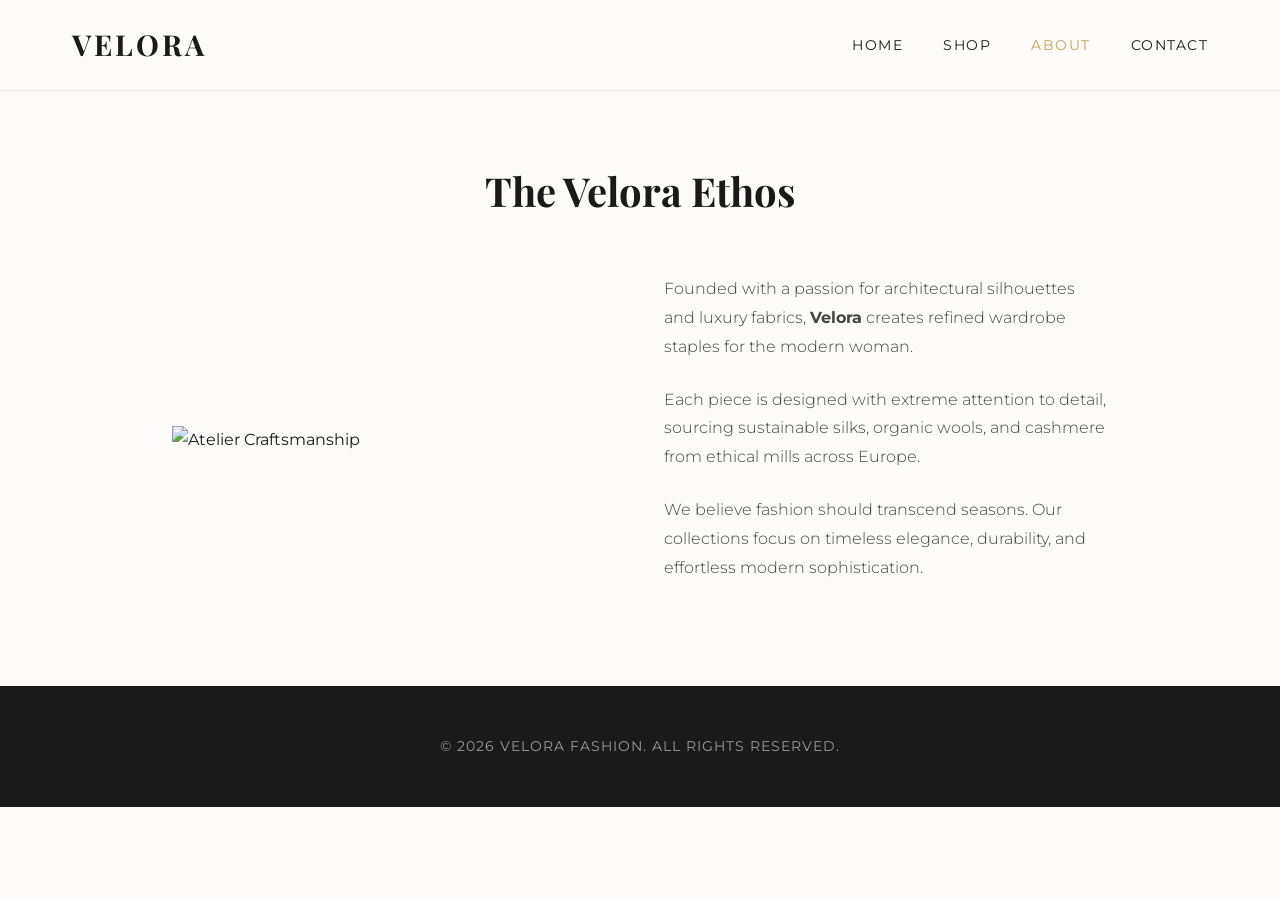
==== about.html @ 515840e8 "Create about.html" ====
<!DOCTYPE html>
<html lang="en">
<head>
  <meta charset="UTF-8">
  <meta name="viewport" content="width=device-width, initial-scale=1.0">
  <title>About Us | Velora Fashion</title>
  <style>
    :root {
      --bg-color: #fcfbf9;
      --primary-color: #1a1a1a;
      --accent-color: #c5a059;
      --font-heading: 'Playfair Display', Georgia, serif;
      --font-body: 'Montserrat', sans-serif;
    }

    * {
      box-sizing: border-box;
      margin: 0;
      padding: 0;
    }

    body {
      background-color: var(--bg-color);
      color: var(--primary-color);
      font-family: var(--font-body);
      line-height: 1.8;
    }

    /* Header */
    header {
      position: sticky;
      top: 0;
      background: rgba(252, 251, 249, 0.95);
      backdrop-filter: blur(5px);
      z-index: 1000;
      border-bottom: 1px solid #eaeaea;
    }

    .nav-container {
      max-width: 1200px;
      margin: 0 auto;
      display: flex;
      justify-content: space-between;
      align-items: center;
      padding: 1.2rem 2rem;
    }

    .brand-logo {
      font-family: var(--font-heading);
      font-size: 1.8rem;
      letter-spacing: 3px;
      text-transform: uppercase;
      text-decoration: none;
      color: var(--primary-color);
      font-weight: 700;
    }

    .nav-links {
      display: flex;
      list-style: none;
      gap: 2.5rem;
    }

    .nav-links a {
      text-decoration: none;
      color: var(--primary-color);
      font-size: 0.9rem;
      text-transform: uppercase;
      letter-spacing: 1.5px;
    }

    .nav-links a:hover, .nav-links a.active {
      color: var(--accent-color);
    }

    /* About Section */
    .about-container {
      max-width: 1000px;
      margin: 4rem auto;
      padding: 0 2rem;
    }

    .about-title {
      font-family: var(--font-heading);
      font-size: 2.5rem;
      text-align: center;
      margin-bottom: 3rem;
    }

    .about-content {
      display: grid;
      grid-template-columns: 1fr 1fr;
      gap: 3rem;
      align-items: center;
    }

    .about-text p {
      margin-bottom: 1.5rem;
      color: #444;
      font-weight: 300;
    }

    .about-image img {
      width: 100%;
      height: 100%;
      object-fit: cover;
    }

    /* Footer */
    footer {
      background-color: var(--primary-color);
      color: #ffffff;
      text-align: center;
      padding: 3rem 1rem;
      margin-top: 5rem;
    }

    footer p {
      font-size: 0.85rem;
      color: #999999;
      letter-spacing: 1px;
    }

    @media (max-width: 768px) {
      .about-content {
        grid-template-columns: 1fr;
      }
    }
  </style>
  <link href="https://fonts.googleapis.com/css2?family=Montserrat:wght@300;400;500&family=Playfair+Display:wght@400;600;700&display=swap" rel="stylesheet">
</head>
<body>

  <header>
    <div class="nav-container">
      <a href="index.html" class="brand-logo">Velora</a>
      <nav>
        <ul class="nav-links">
          <li><a href="index.html">Home</a></li>
          <li><a href="shop.html">Shop</a></li>
          <li><a href="about.html" class="active">About</a></li>
          <li><a href="contact.html">Contact</a></li>
        </ul>
      </nav>
    </div>
  </header>

  <main class="about-container">
    <h1 class="about-title">The Velora Ethos</h1>
    <div class="about-content">
      <div class="about-image">
        <img src="https://images.unsplash.com/photo-1441986300917-64674bd600d8?q=80&w=800" alt="Atelier Craftsmanship">
      </div>
      <div class="about-text">
        <p>Founded with a passion for architectural silhouettes and luxury fabrics, <strong>Velora</strong> creates refined wardrobe staples for the modern woman.</p>
        <p>Each piece is designed with extreme attention to detail, sourcing sustainable silks, organic wools, and cashmere from ethical mills across Europe.</p>
        <p>We believe fashion should transcend seasons. Our collections focus on timeless elegance, durability, and effortless modern sophistication.</p>
      </div>
    </div>
  </main>

  <footer>
    <p>&copy; <span id="year"></span> VELORA FASHION. ALL RIGHTS RESERVED.</p>
  </footer>

  <script>
    document.addEventListener('DOMContentLoaded', () => {
      document.getElementById('year').textContent = new Date().getFullYear();
    });
  </script>
</body>
</html>
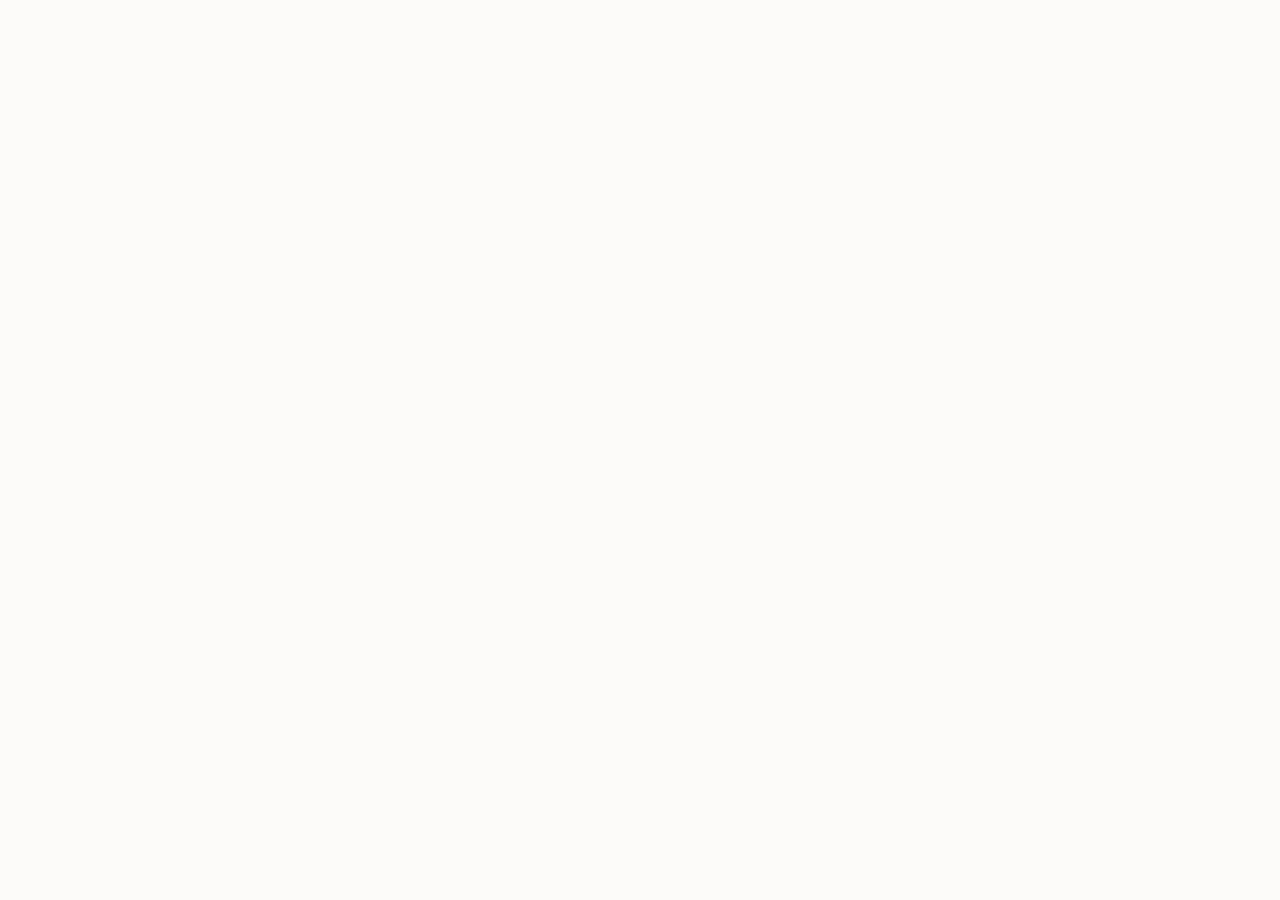
==== commit 927d8ae0: "Update about.html" ====
--- a/about.html
+++ b/about.html
@@ -26,12 +26,12 @@
       line-height: 1.8;
     }
 
-    /* Header */
+    /* Header & Aligned Navigation */
     header {
       position: sticky;
       top: 0;
-      background: rgba(252, 251, 249, 0.95);
-      backdrop-filter: blur(5px);
+      background: rgba(252, 251, 249, 0.98);
+      backdrop-filter: blur(8px);
       z-index: 1000;
       border-bottom: 1px solid #eaeaea;
     }
@@ -42,31 +42,55 @@
       display: flex;
       justify-content: space-between;
       align-items: center;
-      padding: 1.2rem 2rem;
+      padding: 0.8rem 2rem;
+      height: 80px;
     }
 
     .brand-logo {
+      display: inline-flex;
+      align-items: center;
+      gap: 0.75rem;
+      text-decoration: none;
+      color: var(--primary-color);
+      height: 100%;
+    }
+
+    .brand-logo img {
+      height: 52px;
+      width: auto;
+      object-fit: contain;
+      border-radius: 50%;
+      transition: transform 0.3s ease;
+    }
+
+    .brand-logo:hover img {
+      transform: scale(1.05);
+    }
+
+    .brand-logo .brand-text {
       font-family: var(--font-heading);
-      font-size: 1.8rem;
+      font-size: 1.5rem;
       letter-spacing: 3px;
       text-transform: uppercase;
-      text-decoration: none;
-      color: var(--primary-color);
       font-weight: 700;
+      line-height: 1;
     }
 
     .nav-links {
       display: flex;
       list-style: none;
       gap: 2.5rem;
+      align-items: center;
+      height: 100%;
     }
 
     .nav-links a {
       text-decoration: none;
       color: var(--primary-color);
-      font-size: 0.9rem;
+      font-size: 0.85rem;
       text-transform: uppercase;
       letter-spacing: 1.5px;
+      font-weight: 500;
     }
 
     .nav-links a:hover, .nav-links a.active {
@@ -122,51 +146,24 @@
     }
 
     @media (max-width: 768px) {
+      .nav-container {
+        padding: 0.8rem 1rem;
+      }
+      .brand-logo img {
+        height: 42px;
+      }
+      .brand-logo .brand-text {
+        font-size: 1.2rem;
+      }
+      .nav-links {
+        gap: 1.2rem;
+      }
+      .nav-links a {
+        font-size: 0.75rem;
+      }
       .about-content {
         grid-template-columns: 1fr;
       }
     }
   </style>
-  <link href="https://fonts.googleapis.com/css2?family=Montserrat:wght@300;400;500&family=Playfair+Display:wght@400;600;700&display=swap" rel="stylesheet">
-</head>
-<body>
-
-  <header>
-    <div class="nav-container">
-      <a href="index.html" class="brand-logo">Velora</a>
-      <nav>
-        <ul class="nav-links">
-          <li><a href="index.html">Home</a></li>
-          <li><a href="shop.html">Shop</a></li>
-          <li><a href="about.html" class="active">About</a></li>
-          <li><a href="contact.html">Contact</a></li>
-        </ul>
-      </nav>
-    </div>
-  </header>
-
-  <main class="about-container">
-    <h1 class="about-title">The Velora Ethos</h1>
-    <div class="about-content">
-      <div class="about-image">
-        <img src="https://images.unsplash.com/photo-1441986300917-64674bd600d8?q=80&w=800" alt="Atelier Craftsmanship">
-      </div>
-      <div class="about-text">
-        <p>Founded with a passion for architectural silhouettes and luxury fabrics, <strong>Velora</strong> creates refined wardrobe staples for the modern woman.</p>
-        <p>Each piece is designed with extreme attention to detail, sourcing sustainable silks, organic wools, and cashmere from ethical mills across Europe.</p>
-        <p>We believe fashion should transcend seasons. Our collections focus on timeless elegance, durability, and effortless modern sophistication.</p>
-      </div>
-    </div>
-  </main>
-
-  <footer>
-    <p>&copy; <span id="year"></span> VELORA FASHION. ALL RIGHTS RESERVED.</p>
-  </footer>
-
-  <script>
-    document.addEventListener('DOMContentLoaded', () => {
-      document.getElementById('year').textContent = new Date().getFullYear();
-    });
-  </script>
-</body>
-</html>
+  <link href="
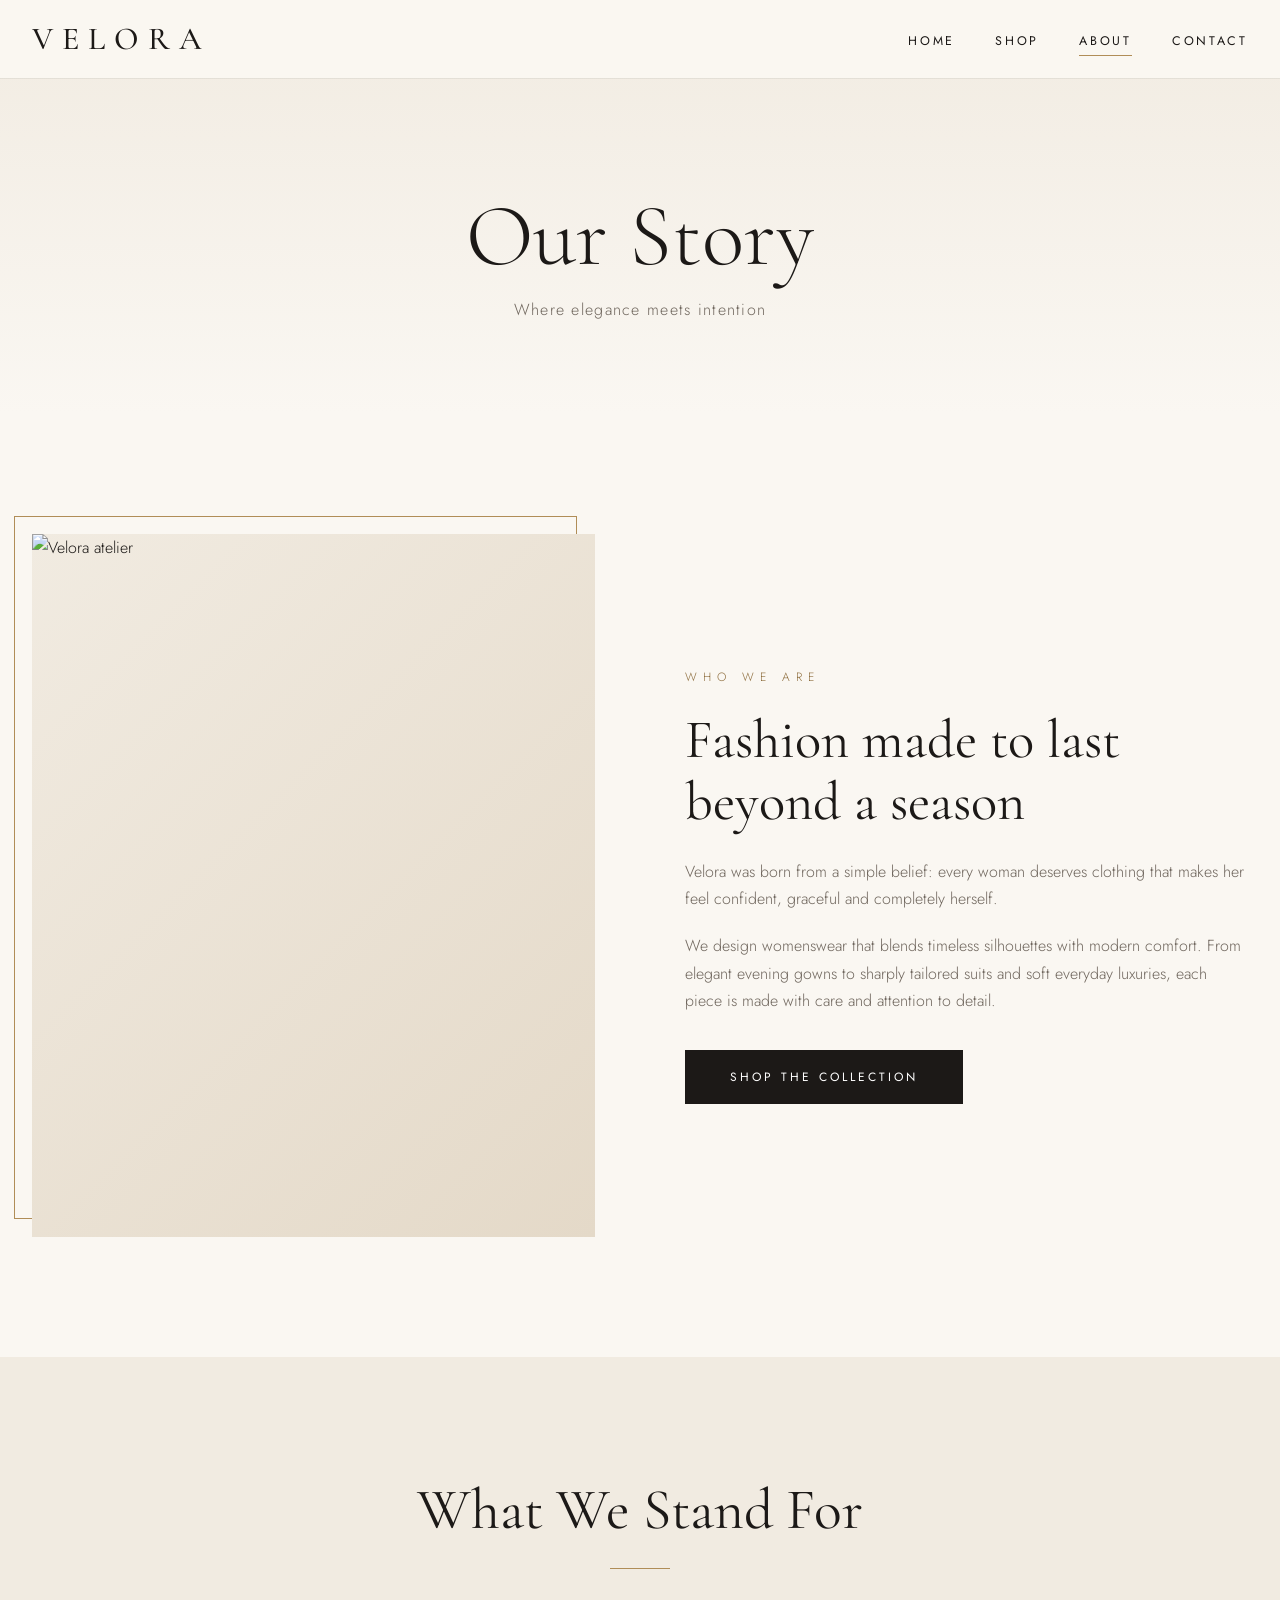
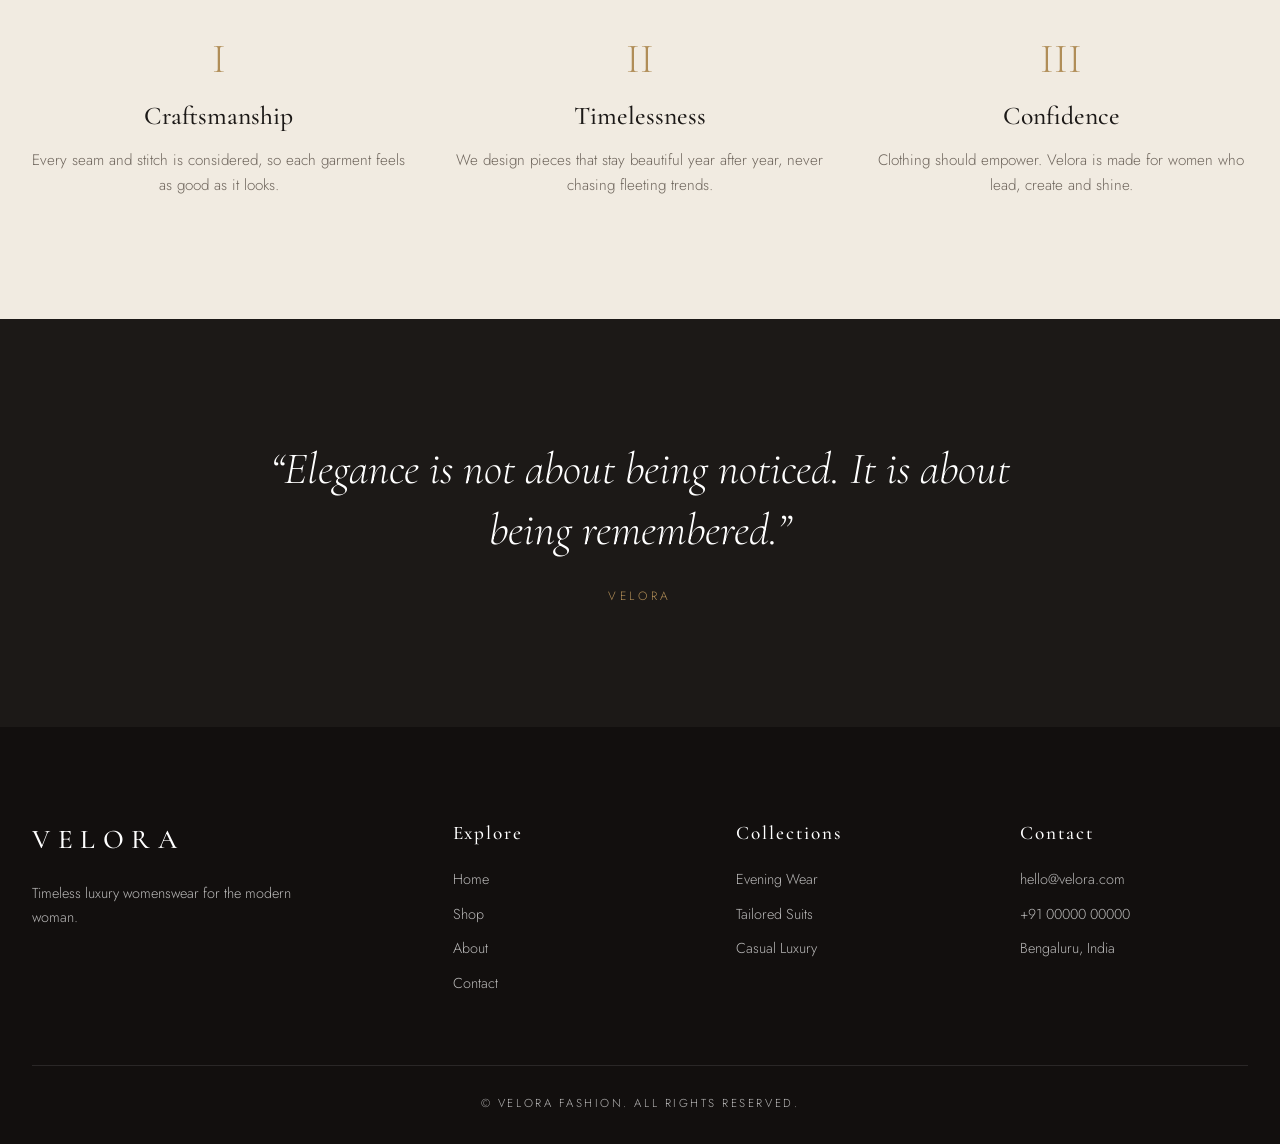
==== commit ae47d789: "Update about.html" ====
--- a/about.html
+++ b/about.html
@@ -1,169 +1,76 @@
 <!DOCTYPE html>
 <html lang="en">
 <head>
-  <meta charset="UTF-8">
-  <meta name="viewport" content="width=device-width, initial-scale=1.0">
-  <title>About Us | Velora Fashion</title>
-  <style>
-    :root {
-      --bg-color: #fcfbf9;
-      --primary-color: #1a1a1a;
-      --accent-color: #c5a059;
-      --font-heading: 'Playfair Display', Georgia, serif;
-      --font-body: 'Montserrat', sans-serif;
-    }
+<meta charset="UTF-8">
+<meta name="viewport" content="width=device-width, initial-scale=1.0">
+<title>About | Velora Fashion</title>
+<meta name="description" content="The story behind Velora Fashion.">
+<link rel="stylesheet" href="style.css">
+</head>
+<body>
 
-    * {
-      box-sizing: border-box;
-      margin: 0;
-      padding: 0;
-    }
+<header class="site-header always-solid">
+  <nav class="nav">
+    <a href="index.html" class="logo"><img src="v2.png" alt="" onerror="this.style.display='none'">Velora</a>
+    <ul class="nav-links">
+      <li><a href="index.html">Home</a></li>
+      <li><a href="shop.html">Shop</a></li>
+      <li><a href="about.html" class="active">About</a></li>
+      <li><a href="contact.html">Contact</a></li>
+    </ul>
+    <button class="menu-btn" aria-label="Menu"><span></span><span></span><span></span></button>
+  </nav>
+</header>
 
-    body {
-      background-color: var(--bg-color);
-      color: var(--primary-color);
-      font-family: var(--font-body);
-      line-height: 1.8;
-    }
+<main>
+  <div class="page-banner">
+    <h1>Our Story</h1>
+    <p>Where elegance meets intention</p>
+  </div>
 
-    /* Header & Aligned Navigation */
-    header {
-      position: sticky;
-      top: 0;
-      background: rgba(252, 251, 249, 0.98);
-      backdrop-filter: blur(8px);
-      z-index: 1000;
-      border-bottom: 1px solid #eaeaea;
-    }
+  <section>
+    <div class="container split">
+      <div class="split-img reveal"><img src="https://images.unsplash.com/photo-1485230895905-ec40ba36b9bc?q=80&w=1000" alt="Velora atelier"></div>
+      <div class="split-text reveal d1">
+        <span class="eyebrow" style="color:var(--gold-dark)">Who We Are</span>
+        <h2>Fashion made to last beyond a season</h2>
+        <p>Velora was born from a simple belief: every woman deserves clothing that makes her feel confident, graceful and completely herself.</p>
+        <p>We design womenswear that blends timeless silhouettes with modern comfort. From elegant evening gowns to sharply tailored suits and soft everyday luxuries, each piece is made with care and attention to detail.</p>
+        <a href="shop.html" class="btn btn-solid">Shop the Collection</a>
+      </div>
+    </div>
+  </section>
 
-    .nav-container {
-      max-width: 1200px;
-      margin: 0 auto;
-      display: flex;
-      justify-content: space-between;
-      align-items: center;
-      padding: 0.8rem 2rem;
-      height: 80px;
-    }
+  <section class="band">
+    <div class="container">
+      <div class="section-head reveal"><h2>What We Stand For</h2><div class="divider"></div></div>
+      <div class="values">
+        <div class="value reveal"><div class="icon">I</div><h3>Craftsmanship</h3><p>Every seam and stitch is considered, so each garment feels as good as it looks.</p></div>
+        <div class="value reveal d1"><div class="icon">II</div><h3>Timelessness</h3><p>We design pieces that stay beautiful year after year, never chasing fleeting trends.</p></div>
+        <div class="value reveal d2"><div class="icon">III</div><h3>Confidence</h3><p>Clothing should empower. Velora is made for women who lead, create and shine.</p></div>
+      </div>
+    </div>
+  </section>
 
-    .brand-logo {
-      display: inline-flex;
-      align-items: center;
-      gap: 0.75rem;
-      text-decoration: none;
-      color: var(--primary-color);
-      height: 100%;
-    }
+  <section class="dark">
+    <div class="container quote reveal">
+      <blockquote>“Elegance is not about being noticed. It is about being remembered.”</blockquote>
+      <cite>Velora</cite>
+    </div>
+  </section>
+</main>
 
-    .brand-logo img {
-      height: 52px;
-      width: auto;
-      object-fit: contain;
-      border-radius: 50%;
-      transition: transform 0.3s ease;
-    }
-
-    .brand-logo:hover img {
-      transform: scale(1.05);
-    }
-
-    .brand-logo .brand-text {
-      font-family: var(--font-heading);
-      font-size: 1.5rem;
-      letter-spacing: 3px;
-      text-transform: uppercase;
-      font-weight: 700;
-      line-height: 1;
-    }
-
-    .nav-links {
-      display: flex;
-      list-style: none;
-      gap: 2.5rem;
-      align-items: center;
-      height: 100%;
-    }
-
-    .nav-links a {
-      text-decoration: none;
-      color: var(--primary-color);
-      font-size: 0.85rem;
-      text-transform: uppercase;
-      letter-spacing: 1.5px;
-      font-weight: 500;
-    }
-
-    .nav-links a:hover, .nav-links a.active {
-      color: var(--accent-color);
-    }
-
-    /* About Section */
-    .about-container {
-      max-width: 1000px;
-      margin: 4rem auto;
-      padding: 0 2rem;
-    }
-
-    .about-title {
-      font-family: var(--font-heading);
-      font-size: 2.5rem;
-      text-align: center;
-      margin-bottom: 3rem;
-    }
-
-    .about-content {
-      display: grid;
-      grid-template-columns: 1fr 1fr;
-      gap: 3rem;
-      align-items: center;
-    }
-
-    .about-text p {
-      margin-bottom: 1.5rem;
-      color: #444;
-      font-weight: 300;
-    }
-
-    .about-image img {
-      width: 100%;
-      height: 100%;
-      object-fit: cover;
-    }
-
-    /* Footer */
-    footer {
-      background-color: var(--primary-color);
-      color: #ffffff;
-      text-align: center;
-      padding: 3rem 1rem;
-      margin-top: 5rem;
-    }
-
-    footer p {
-      font-size: 0.85rem;
-      color: #999999;
-      letter-spacing: 1px;
-    }
-
-    @media (max-width: 768px) {
-      .nav-container {
-        padding: 0.8rem 1rem;
-      }
-      .brand-logo img {
-        height: 42px;
-      }
-      .brand-logo .brand-text {
-        font-size: 1.2rem;
-      }
-      .nav-links {
-        gap: 1.2rem;
-      }
-      .nav-links a {
-        font-size: 0.75rem;
-      }
-      .about-content {
-        grid-template-columns: 1fr;
-      }
-    }
-  </style>
-  <link href="
+<footer class="site-footer">
+  <div class="container">
+    <div class="footer-grid">
+      <div class="footer-brand"><a href="index.html" class="logo">Velora</a><p>Timeless luxury womenswear for the modern woman.</p></div>
+      <div><h4>Explore</h4><ul><li><a href="index.html">Home</a></li><li><a href="shop.html">Shop</a></li><li><a href="about.html">About</a></li><li><a href="contact.html">Contact</a></li></ul></div>
+      <div><h4>Collections</h4><ul><li><a href="shop.html">Evening Wear</a></li><li><a href="shop.html">Tailored Suits</a></li><li><a href="shop.html">Casual Luxury</a></li></ul></div>
+      <div><h4>Contact</h4><ul><li>hello@velora.com</li><li>+91 00000 00000</li><li>Bengaluru, India</li></ul></div>
+    </div>
+    <p class="copy">© Velora Fashion. All rights reserved.</p>
+  </div>
+</footer>
+<script src="script.js"></script>
+</body>
+</html>
--- a/style.css
+++ b/style.css
@@ -0,0 +1,200 @@
+@import url('https://fonts.googleapis.com/css2?family=Cormorant+Garamond:ital,wght@0,300;0,400;0,500;0,600;1,400&family=Jost:wght@300;400;500&display=swap');
+
+:root {
+  --ivory: #faf7f2;
+  --cream: #f1ebe1;
+  --ink: #1c1917;
+  --muted: #6f665d;
+  --gold: #b08d57;
+  --gold-dark: #8f6f3f;
+  --wine: #5b1f2b;
+  --serif: 'Cormorant Garamond', Georgia, serif;
+  --sans: 'Jost', system-ui, sans-serif;
+  --ease: cubic-bezier(.22,.61,.36,1);
+}
+
+* { margin: 0; padding: 0; box-sizing: border-box; }
+html { scroll-behavior: smooth; }
+body { font-family: var(--sans); font-weight: 300; background: var(--ivory); color: var(--ink); line-height: 1.7; -webkit-font-smoothing: antialiased; }
+img { display: block; width: 100%; height: 100%; object-fit: cover; background: linear-gradient(135deg, var(--cream), #e4d9c8); }
+a { color: inherit; text-decoration: none; }
+ul { list-style: none; }
+
+/* ---------- Header ---------- */
+.site-header { position: fixed; top: 0; left: 0; right: 0; z-index: 100; transition: background .4s var(--ease), box-shadow .4s var(--ease), padding .4s var(--ease); padding: 22px 0; }
+.site-header.solid, .site-header.always-solid { background: rgba(250,247,242,.96); backdrop-filter: blur(10px); box-shadow: 0 1px 0 rgba(0,0,0,.06); padding: 12px 0; }
+.nav { max-width: 1280px; margin: auto; padding: 0 32px; display: flex; align-items: center; justify-content: space-between; }
+.logo { display: flex; align-items: center; gap: 12px; font-family: var(--serif); font-size: 2rem; font-weight: 500; letter-spacing: .28em; text-transform: uppercase; color: #fff; transition: color .4s; }
+.logo img { width: 42px; height: 42px; border-radius: 50%; background: none; object-fit: contain; }
+.solid .logo, .always-solid .logo { color: var(--ink); }
+.nav-links { display: flex; gap: 40px; }
+.nav-links a { font-size: .78rem; letter-spacing: .22em; text-transform: uppercase; font-weight: 400; color: #fff; position: relative; padding: 6px 0; transition: color .3s; }
+.solid .nav-links a, .always-solid .nav-links a { color: var(--ink); }
+.nav-links a::after { content: ''; position: absolute; left: 0; bottom: 0; width: 0; height: 1px; background: var(--gold); transition: width .4s var(--ease); }
+.nav-links a:hover::after, .nav-links a.active::after { width: 100%; }
+.menu-btn { display: none; background: none; border: 0; cursor: pointer; width: 32px; height: 22px; position: relative; }
+.menu-btn span { position: absolute; left: 0; width: 100%; height: 1.5px; background: #fff; transition: .35s var(--ease); }
+.solid .menu-btn span, .always-solid .menu-btn span { background: var(--ink); }
+.menu-btn span:nth-child(1) { top: 0; } .menu-btn span:nth-child(2) { top: 10px; } .menu-btn span:nth-child(3) { top: 20px; }
+.menu-btn.open span:nth-child(1) { top: 10px; transform: rotate(45deg); }
+.menu-btn.open span:nth-child(2) { opacity: 0; }
+.menu-btn.open span:nth-child(3) { top: 10px; transform: rotate(-45deg); }
+
+/* ---------- Buttons ---------- */
+.btn { display: inline-block; padding: 16px 44px; font-family: var(--sans); font-size: .75rem; letter-spacing: .25em; text-transform: uppercase; font-weight: 400; border: 1px solid var(--gold); color: #fff; background: transparent; cursor: pointer; transition: .4s var(--ease); }
+.btn:hover { background: var(--gold); color: #fff; }
+.btn-solid { background: var(--ink); border-color: var(--ink); color: #fff; }
+.btn-solid:hover { background: var(--gold); border-color: var(--gold); }
+.btn-dark { color: var(--ink); }
+.btn-dark:hover { color: #fff; }
+
+/* ---------- Hero ---------- */
+.hero { position: relative; min-height: 100vh; display: flex; align-items: center; justify-content: center; text-align: center; color: #fff; overflow: hidden; }
+.hero-bg { position: absolute; inset: 0; z-index: -2; }
+.hero-bg img { transform: scale(1.08); animation: slowzoom 18s ease-out forwards; }
+.hero::before { content: ''; position: absolute; inset: 0; background: linear-gradient(180deg, rgba(20,12,10,.55) 0%, rgba(20,12,10,.35) 50%, rgba(20,12,10,.7) 100%); z-index: -1; }
+@keyframes slowzoom { to { transform: scale(1); } }
+.hero-content { padding: 0 24px; max-width: 900px; }
+.eyebrow { font-size: .75rem; letter-spacing: .5em; text-transform: uppercase; color: var(--gold); margin-bottom: 22px; display: block; }
+.hero h1 { font-family: var(--serif); font-weight: 300; font-size: clamp(3.2rem, 9vw, 7rem); line-height: 1.02; margin-bottom: 24px; }
+.hero h1 em { font-style: italic; color: #e6cf9f; }
+.hero p { font-size: 1.05rem; letter-spacing: .08em; margin-bottom: 44px; opacity: .92; }
+.hero .fade { opacity: 0; transform: translateY(24px); animation: rise 1.2s var(--ease) forwards; }
+.hero .fade:nth-child(2) { animation-delay: .25s; } .hero .fade:nth-child(3) { animation-delay: .5s; } .hero .fade:nth-child(4) { animation-delay: .75s; }
+@keyframes rise { to { opacity: 1; transform: none; } }
+.scroll-cue { position: absolute; bottom: 32px; left: 50%; width: 1px; height: 60px; background: linear-gradient(var(--gold), transparent); animation: cue 2s infinite; }
+@keyframes cue { 0%,100% { opacity: .3; transform: translateX(-50%) scaleY(.6); } 50% { opacity: 1; transform: translateX(-50%) scaleY(1); } }
+
+/* ---------- Sections ---------- */
+section { padding: 120px 0; }
+.container { max-width: 1280px; margin: auto; padding: 0 32px; }
+.section-head { text-align: center; margin-bottom: 70px; }
+.section-head h2 { font-family: var(--serif); font-weight: 400; font-size: clamp(2.2rem, 5vw, 3.6rem); line-height: 1.15; }
+.section-head p { color: var(--muted); max-width: 560px; margin: 16px auto 0; }
+.divider { width: 60px; height: 1px; background: var(--gold); margin: 24px auto 0; }
+
+/* ---------- Category cards ---------- */
+.cat-grid { display: grid; grid-template-columns: repeat(3, 1fr); gap: 28px; }
+.cat-card { position: relative; aspect-ratio: 3/4; overflow: hidden; color: #fff; display: block; }
+.cat-card img { transition: transform 1.2s var(--ease); }
+.cat-card:hover img { transform: scale(1.08); }
+.cat-card::after { content: ''; position: absolute; inset: 0; background: linear-gradient(180deg, transparent 45%, rgba(15,8,6,.8)); }
+.cat-info { position: absolute; left: 0; right: 0; bottom: 0; padding: 36px 32px; z-index: 2; transition: transform .5s var(--ease); }
+.cat-card:hover .cat-info { transform: translateY(-8px); }
+.cat-info h3 { font-family: var(--serif); font-weight: 400; font-size: 2rem; }
+.cat-info p { font-size: .85rem; letter-spacing: .12em; opacity: .85; }
+.cat-info span { display: inline-block; margin-top: 14px; font-size: .7rem; letter-spacing: .25em; text-transform: uppercase; color: var(--gold); border-bottom: 1px solid var(--gold); padding-bottom: 3px; }
+
+/* ---------- Story band ---------- */
+.band { background: var(--cream); }
+.split { display: grid; grid-template-columns: 1fr 1fr; gap: 90px; align-items: center; }
+.split-img { aspect-ratio: 4/5; position: relative; }
+.split-img::before { content: ''; position: absolute; inset: -18px 18px 18px -18px; border: 1px solid var(--gold); z-index: -1; }
+.split-text h2 { font-family: var(--serif); font-weight: 400; font-size: clamp(2.2rem, 4.5vw, 3.4rem); line-height: 1.15; margin-bottom: 24px; }
+.split-text p { color: var(--muted); margin-bottom: 20px; }
+.split-text .btn { margin-top: 16px; }
+
+/* ---------- Products ---------- */
+.filters { display: flex; justify-content: center; flex-wrap: wrap; gap: 14px; margin-bottom: 56px; }
+.filter { background: none; border: 1px solid rgba(0,0,0,.15); padding: 10px 28px; font-family: var(--sans); font-size: .72rem; letter-spacing: .2em; text-transform: uppercase; cursor: pointer; transition: .3s; color: var(--ink); }
+.filter:hover, .filter.active { background: var(--ink); color: #fff; border-color: var(--ink); }
+.product-grid { display: grid; grid-template-columns: repeat(4, 1fr); gap: 36px 24px; }
+.product { transition: opacity .4s, transform .4s var(--ease); }
+.product.hide { display: none; }
+.product-img { position: relative; aspect-ratio: 3/4; overflow: hidden; margin-bottom: 18px; }
+.product-img img { transition: transform 1s var(--ease); }
+.product:hover .product-img img { transform: scale(1.07); }
+.tag { position: absolute; top: 14px; left: 14px; background: var(--wine); color: #fff; font-size: .62rem; letter-spacing: .2em; text-transform: uppercase; padding: 5px 12px; z-index: 2; }
+.quick { position: absolute; left: 0; right: 0; bottom: 0; background: rgba(28,25,23,.92); color: #fff; text-align: center; padding: 14px; font-size: .72rem; letter-spacing: .22em; text-transform: uppercase; transform: translateY(100%); transition: transform .5s var(--ease); border: 0; cursor: pointer; font-family: var(--sans); }
+.product:hover .quick { transform: none; }
+.quick:hover { background: var(--gold); }
+.product h3 { font-family: var(--serif); font-weight: 500; font-size: 1.35rem; line-height: 1.25; }
+.product .cat { font-size: .7rem; letter-spacing: .2em; text-transform: uppercase; color: var(--muted); }
+.product .price { color: var(--gold-dark); font-weight: 400; margin-top: 4px; }
+
+/* ---------- Values / features ---------- */
+.values { display: grid; grid-template-columns: repeat(3, 1fr); gap: 48px; text-align: center; }
+.value .icon { font-family: var(--serif); font-size: 2.6rem; color: var(--gold); line-height: 1; margin-bottom: 14px; }
+.value h3 { font-family: var(--serif); font-weight: 500; font-size: 1.6rem; margin-bottom: 10px; }
+.value p { color: var(--muted); font-size: .95rem; }
+
+/* ---------- Page banner ---------- */
+.page-banner { padding: 190px 0 90px; text-align: center; background: linear-gradient(180deg, var(--cream), var(--ivory)); }
+.page-banner h1 { font-family: var(--serif); font-weight: 300; font-size: clamp(3rem, 7vw, 5.5rem); line-height: 1.05; }
+.page-banner p { color: var(--muted); margin-top: 14px; letter-spacing: .08em; }
+
+/* ---------- Quote / newsletter ---------- */
+.dark { background: var(--ink); color: #fff; }
+.quote { text-align: center; max-width: 820px; margin: auto; }
+.quote blockquote { font-family: var(--serif); font-style: italic; font-weight: 300; font-size: clamp(1.8rem, 4vw, 2.8rem); line-height: 1.35; }
+.quote cite { display: block; margin-top: 26px; font-style: normal; font-size: .75rem; letter-spacing: .3em; text-transform: uppercase; color: var(--gold); }
+.newsletter { text-align: center; }
+.newsletter h2 { font-family: var(--serif); font-weight: 400; font-size: clamp(2rem, 4vw, 3rem); margin-bottom: 10px; }
+.newsletter p { opacity: .75; margin-bottom: 32px; }
+.news-form { display: flex; max-width: 520px; margin: auto; border-bottom: 1px solid rgba(255,255,255,.4); }
+.news-form input { flex: 1; background: none; border: 0; color: #fff; padding: 14px 4px; font-family: var(--sans); font-size: .95rem; outline: none; }
+.news-form input::placeholder { color: rgba(255,255,255,.5); }
+.news-form button { background: none; border: 0; color: var(--gold); letter-spacing: .25em; text-transform: uppercase; font-size: .72rem; cursor: pointer; font-family: var(--sans); }
+
+/* ---------- Contact ---------- */
+.contact-grid { display: grid; grid-template-columns: 1fr 1.3fr; gap: 90px; }
+.contact-info h2, .contact-form h2 { font-family: var(--serif); font-weight: 400; font-size: 2.4rem; margin-bottom: 24px; }
+.info-item { margin-bottom: 30px; }
+.info-item small { display: block; font-size: .7rem; letter-spacing: .25em; text-transform: uppercase; color: var(--gold-dark); }
+.info-item p { font-size: 1.05rem; }
+.field { position: relative; margin-bottom: 28px; }
+.field input, .field textarea, .field select { width: 100%; background: transparent; border: 0; border-bottom: 1px solid rgba(0,0,0,.25); padding: 12px 2px; font-family: var(--sans); font-size: 1rem; font-weight: 300; color: var(--ink); outline: none; transition: border-color .3s; }
+.field textarea { min-height: 130px; resize: vertical; }
+.field input:focus, .field textarea:focus, .field select:focus { border-color: var(--gold); }
+.field label { display: block; font-size: .7rem; letter-spacing: .22em; text-transform: uppercase; color: var(--muted); }
+.form-msg { display: none; margin-top: 22px; padding: 16px 20px; background: #eef5ec; border-left: 3px solid #5f8f56; color: #35552f; }
+.form-msg.show { display: block; }
+.error { color: #a33; font-size: .8rem; display: none; margin-top: 4px; }
+.field.invalid .error { display: block; }
+.field.invalid input, .field.invalid textarea { border-color: #a33; }
+
+/* ---------- Footer ---------- */
+.site-footer { background: #120f0e; color: rgba(255,255,255,.7); padding: 90px 0 30px; }
+.footer-grid { display: grid; grid-template-columns: 1.6fr 1fr 1fr 1fr; gap: 56px; padding-bottom: 60px; border-bottom: 1px solid rgba(255,255,255,.1); }
+.footer-brand .logo { color: #fff; font-size: 1.7rem; margin-bottom: 18px; }
+.footer-brand p { font-size: .9rem; max-width: 300px; }
+.site-footer h4 { font-family: var(--serif); font-weight: 500; font-size: 1.2rem; color: #fff; margin-bottom: 18px; letter-spacing: .1em; }
+.site-footer li { margin-bottom: 10px; font-size: .9rem; }
+.site-footer li a:hover { color: var(--gold); }
+.copy { text-align: center; padding-top: 28px; font-size: .72rem; letter-spacing: .22em; text-transform: uppercase; }
+
+/* ---------- Reveal on scroll ---------- */
+.reveal { opacity: 0; transform: translateY(40px); transition: opacity 1s var(--ease), transform 1s var(--ease); }
+.reveal.in { opacity: 1; transform: none; }
+.d1 { transition-delay: .12s; } .d2 { transition-delay: .24s; } .d3 { transition-delay: .36s; }
+
+/* ---------- Toast ---------- */
+.toast { position: fixed; bottom: 30px; left: 50%; transform: translate(-50%, 100px); background: var(--ink); color: #fff; padding: 14px 30px; font-size: .8rem; letter-spacing: .15em; z-index: 300; transition: transform .5s var(--ease); }
+.toast.show { transform: translate(-50%, 0); }
+
+/* ---------- Responsive ---------- */
+@media (max-width: 1024px) {
+  .product-grid { grid-template-columns: repeat(2, 1fr); }
+  .split, .contact-grid { gap: 50px; }
+  .footer-grid { grid-template-columns: 1fr 1fr; }
+}
+@media (max-width: 820px) {
+  section { padding: 80px 0; }
+  .menu-btn { display: block; z-index: 120; }
+  .nav-links { position: fixed; inset: 0; background: var(--ivory); flex-direction: column; align-items: center; justify-content: center; gap: 32px; transform: translateX(100%); transition: transform .6s var(--ease); }
+  .nav-links.open { transform: none; }
+  .nav-links a, .solid .nav-links a, .always-solid .nav-links a { color: var(--ink); font-size: 1rem; }
+  .menu-btn.open span { background: var(--ink); }
+  .cat-grid, .values { grid-template-columns: 1fr; }
+  .split, .contact-grid { grid-template-columns: 1fr; }
+  .split-img::before { display: none; }
+  .logo { font-size: 1.6rem; }
+}
+@media (max-width: 520px) {
+  .nav, .container { padding: 0 20px; }
+  .product-grid { gap: 28px 14px; }
+  .product h3 { font-size: 1.1rem; }
+  .footer-grid { grid-template-columns: 1fr; }
+  .news-form { flex-direction: column; border: 0; gap: 14px; }
+  .news-form input { border-bottom: 1px solid rgba(255,255,255,.4); }
+}
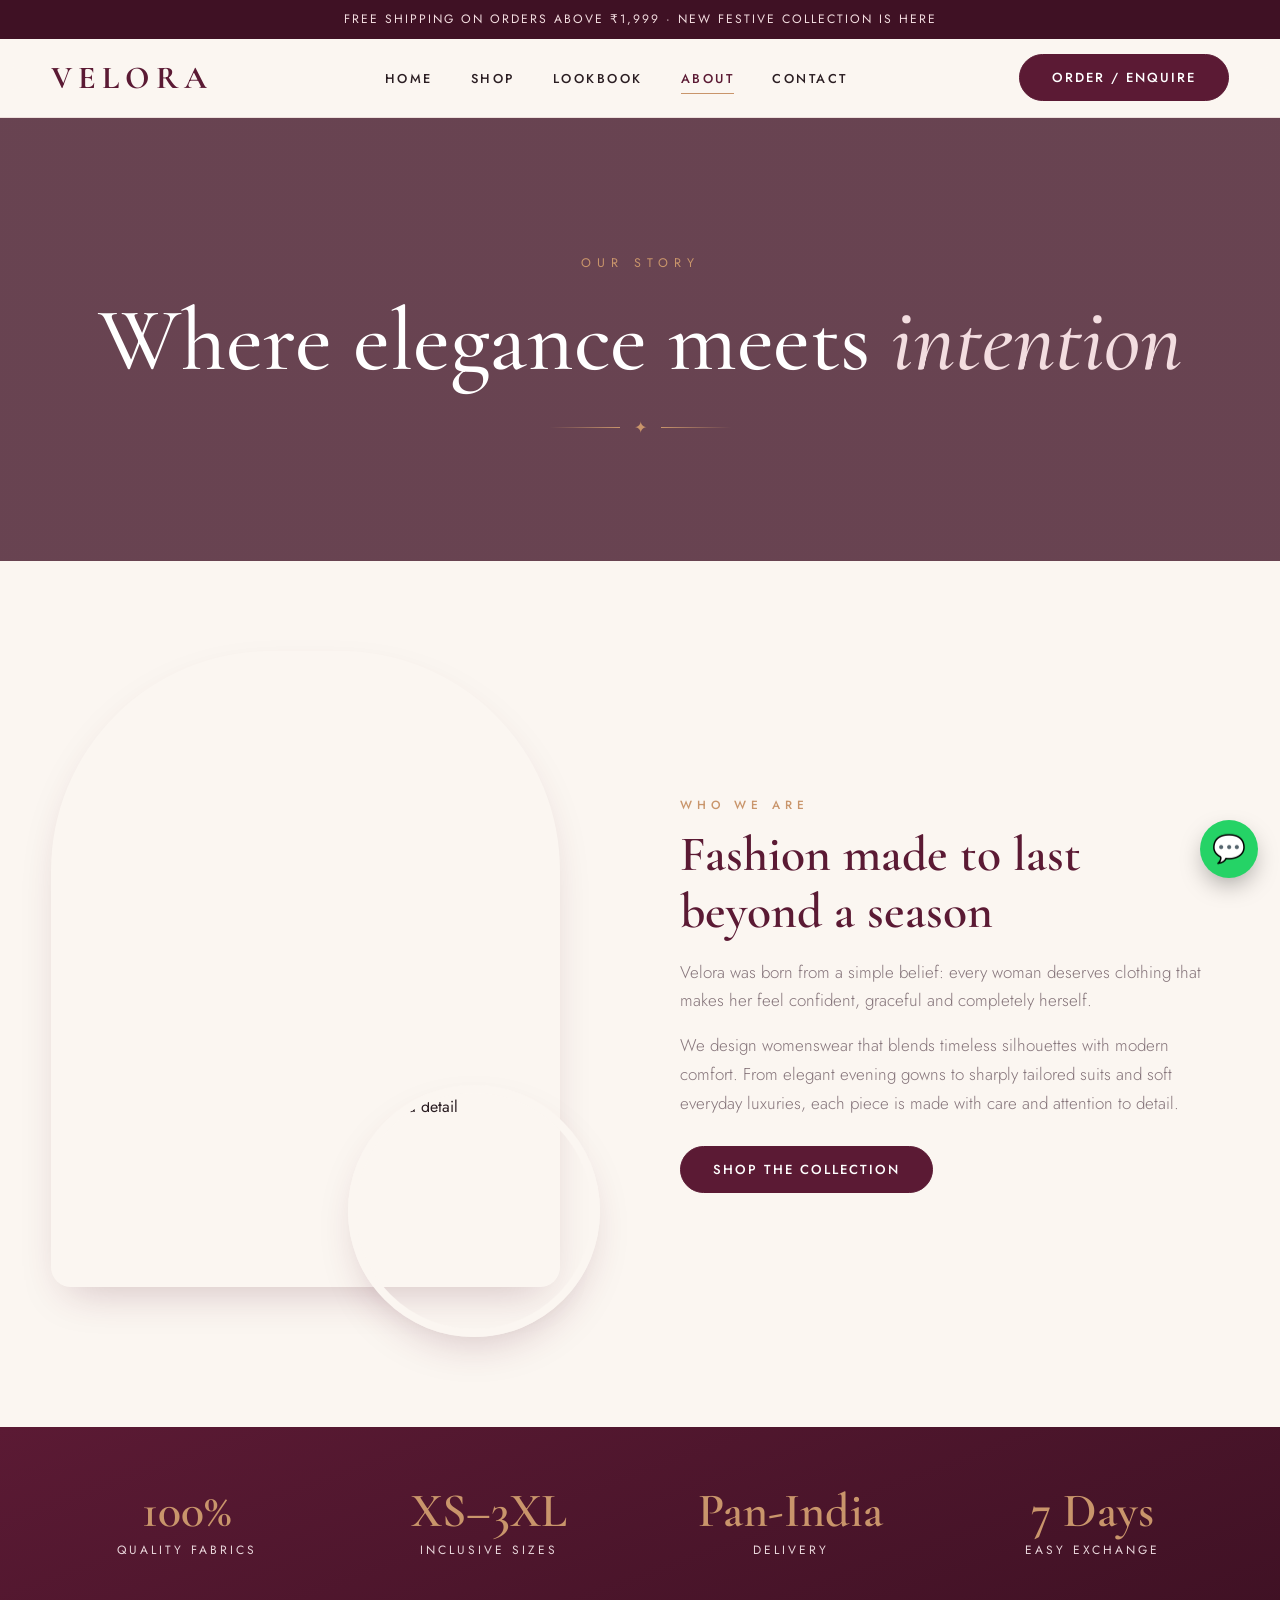
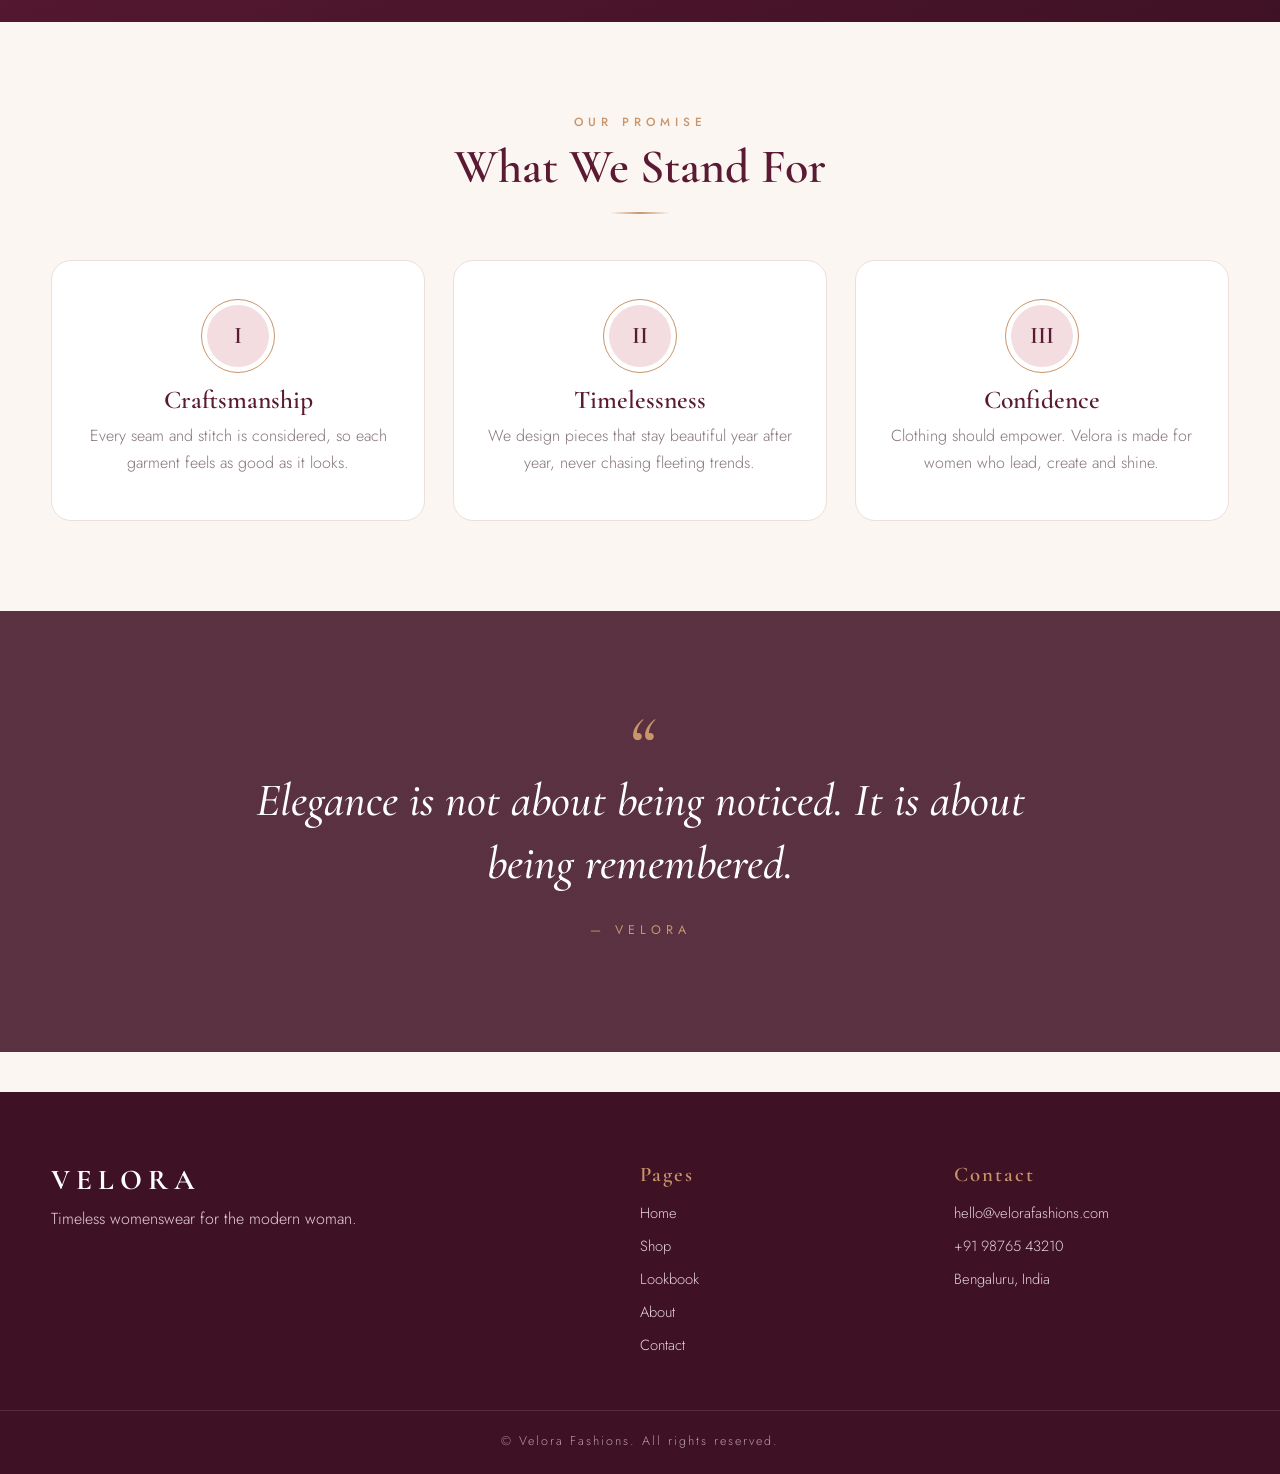
==== commit f4d49057: "Update about.html" ====
--- a/about.html
+++ b/about.html
@@ -2,75 +2,345 @@
 <html lang="en">
 <head>
 <meta charset="UTF-8">
-<meta name="viewport" content="width=device-width, initial-scale=1.0">
-<title>About | Velora Fashion</title>
-<meta name="description" content="The story behind Velora Fashion.">
-<link rel="stylesheet" href="style.css">
+<meta name="viewport" content="width=device-width, initial-scale=1">
+<meta name="description" content="The story behind Velora Fashions.">
+<title>About | Velora Fashions</title>
+<link href="https://fonts.googleapis.com/css2?family=Playfair+Display:wght@600;700&family=Poppins:wght@400;500&display=swap" rel="stylesheet">
+<style>
+@import url('https://fonts.googleapis.com/css2?family=Cormorant+Garamond:ital,wght@0,500;0,600;0,700;1,500&family=Jost:wght@300;400;500&display=swap');
+
+:root{
+  --bg:#fbf6f1;--ink:#2a1d22;--muted:#85747a;
+  --wine:#5b1a34;--wine-d:#3f1124;--rose:#c9956b;--blush:#f3dde0;
+  --card:#fff;--line:#eddfdc;
+  --shadow:0 18px 45px -18px rgba(91,26,52,.28);
+}
+*{box-sizing:border-box;margin:0;padding:0}
+html{scroll-behavior:smooth}
+body{font-family:'Jost',sans-serif;font-weight:400;background:var(--bg);color:var(--ink);line-height:1.7;-webkit-font-smoothing:antialiased}
+img{max-width:100%;display:block}
+a{color:inherit;text-decoration:none}
+ul{list-style:none}
+h1,h2,h3{font-family:'Cormorant Garamond',serif;font-weight:600;line-height:1.15}
+.container{width:min(1180px,92%);margin:auto}
+.section{padding:90px 0}
+
+/* ---------- headings ---------- */
+.eyebrow{display:block;text-align:center;color:var(--rose);text-transform:uppercase;letter-spacing:5px;font-size:.74rem;font-weight:500}
+.section-title{text-align:center;font-size:clamp(2rem,4vw,3rem);margin:8px 0 14px;color:var(--wine)}
+.section-title::after{content:"";display:block;width:60px;height:2px;margin:16px auto 0;background:linear-gradient(90deg,transparent,var(--rose),transparent)}
+.section-title{margin-bottom:46px}
+
+/* ---------- buttons ---------- */
+.btn{display:inline-block;background:var(--wine);color:#fff;padding:13px 32px;border-radius:50px;border:1.5px solid var(--wine);cursor:pointer;font:500 .82rem 'Jost',sans-serif;letter-spacing:2px;text-transform:uppercase;transition:.35s}
+.btn:hover{background:var(--rose);border-color:var(--rose);transform:translateY(-2px);box-shadow:0 10px 24px -10px var(--rose)}
+.btn-outline{background:transparent;color:var(--wine)}
+.btn-outline:hover{background:var(--wine);border-color:var(--wine);color:#fff;box-shadow:none}
+
+/* ---------- top bar + nav ---------- */
+.topbar{background:var(--wine-d);color:#f3dde0;text-align:center;font-size:.76rem;letter-spacing:2px;text-transform:uppercase;padding:9px 10px}
+header{background:rgba(251,246,241,.88);backdrop-filter:blur(14px);position:sticky;top:0;z-index:50;border-bottom:1px solid var(--line)}
+.nav{display:flex;align-items:center;justify-content:space-between;height:78px}
+.logo{font:700 2rem 'Cormorant Garamond',serif;color:var(--wine);letter-spacing:6px;text-transform:uppercase}
+.nav ul{display:flex;gap:38px}
+.nav ul a{font-size:.8rem;letter-spacing:2.5px;text-transform:uppercase;font-weight:500;position:relative;padding:6px 0}
+.nav ul a::after{content:"";position:absolute;left:0;bottom:0;height:1.5px;width:0;background:var(--rose);transition:.35s}
+.nav ul a:hover::after,.nav ul a.active::after{width:100%}
+.nav ul a.active{color:var(--wine)}
+.menu-btn{display:none;background:none;border:0;font-size:1.8rem;color:var(--wine);cursor:pointer}
+
+/* ---------- hero ---------- */
+.hero{min-height:88vh;display:flex;align-items:center;position:relative;color:#fff;
+  background:linear-gradient(100deg,rgba(63,17,36,.88) 0%,rgba(63,17,36,.45) 55%,rgba(63,17,36,.1) 100%),
+  url('https://images.unsplash.com/photo-1490481651871-ab68de25d43d?w=1800') center/cover}
+.hero .container{max-width:1180px}
+.hero .tag{display:inline-block;letter-spacing:6px;text-transform:uppercase;font-size:.78rem;color:var(--rose);border-bottom:1px solid var(--rose);padding-bottom:6px}
+.hero h1{font-size:clamp(3rem,8vw,6.2rem);margin:20px 0;font-weight:500;max-width:720px}
+.hero h1 em{color:var(--blush);font-style:italic}
+.hero p{max-width:470px;margin-bottom:36px;font-weight:300;font-size:1.08rem;color:#f3e6e8}
+.hero .btn{background:var(--rose);border-color:var(--rose)}
+.hero .btn:hover{background:#fff;color:var(--wine);border-color:#fff}
+.hero .btn-outline{background:transparent;color:#fff;border-color:#fff;margin-left:12px}
+.hero .btn-outline:hover{background:#fff;color:var(--wine)}
+.page-hero{text-align:center;color:#fff;padding:100px 0;
+  background:linear-gradient(rgba(63,17,36,.72),rgba(63,17,36,.72)),url('https://images.unsplash.com/photo-1445205170230-053b83016050?w=1800') center/cover}
+.page-hero h1{font-size:clamp(2.6rem,6vw,4.4rem);font-weight:500}
+.page-hero p{color:var(--blush);letter-spacing:2px;font-weight:300;margin-top:8px}
+
+/* ---------- categories ---------- */
+.cat-grid{display:grid;grid-template-columns:repeat(auto-fit,minmax(240px,1fr));gap:24px}
+.cat{position:relative;border-radius:200px 200px 18px 18px;overflow:hidden;aspect-ratio:3/4.3;box-shadow:var(--shadow)}
+.cat img{width:100%;height:100%;object-fit:cover;transition:transform .9s}
+.cat:hover img{transform:scale(1.1)}
+.cat .label{position:absolute;inset:auto 0 0 0;padding:60px 20px 26px;text-align:center;color:#fff;background:linear-gradient(transparent,rgba(63,17,36,.9))}
+.cat .label h3{font-size:1.9rem;font-weight:500}
+.cat .label span{font-size:.75rem;letter-spacing:3px;text-transform:uppercase;color:var(--rose);display:inline-block;transition:.3s}
+.cat:hover .label span{transform:translateX(6px)}
+
+/* ---------- shop ---------- */
+.filters{display:flex;flex-wrap:wrap;gap:12px;justify-content:center;margin-bottom:44px}
+.filters button{border:1.5px solid var(--line);background:transparent;padding:9px 26px;border-radius:50px;cursor:pointer;font:500 .78rem 'Jost',sans-serif;letter-spacing:2px;text-transform:uppercase;color:var(--muted);transition:.3s}
+.filters button.active,.filters button:hover{background:var(--wine);color:#fff;border-color:var(--wine)}
+.products{display:grid;grid-template-columns:repeat(auto-fill,minmax(260px,1fr));gap:30px}
+.product{background:var(--card);border-radius:18px;overflow:hidden;box-shadow:0 6px 22px -10px rgba(91,26,52,.2);position:relative;transition:.5s}
+.product:hover{transform:translateY(-8px);box-shadow:var(--shadow)}
+.product img{width:100%;aspect-ratio:3/4;object-fit:cover;transition:transform .9s}
+.product:hover img{transform:scale(1.06)}
+.product .info{padding:20px 22px 24px;text-align:center;position:relative;background:#fff}
+.product h3{font-size:1.35rem;font-weight:600;color:var(--wine)}
+.price{margin:6px 0 16px;color:var(--rose);font-weight:500;font-size:1.05rem;letter-spacing:1px}
+.price s{color:var(--muted);font-weight:300;margin-left:8px;font-size:.9rem}
+.product .btn{padding:10px 26px;font-size:.74rem}
+.badge{position:absolute;top:16px;left:16px;z-index:2;background:var(--wine);color:#fff;font-size:.68rem;letter-spacing:2px;text-transform:uppercase;padding:5px 14px;border-radius:50px}
+.product.hide{display:none}
+
+/* ---------- features ---------- */
+.features{display:grid;grid-template-columns:repeat(auto-fit,minmax(230px,1fr));gap:26px;text-align:center}
+.feature{background:#fff;padding:38px 22px;border-radius:18px;border:1px solid var(--line);transition:.4s}
+.feature:hover{transform:translateY(-6px);box-shadow:var(--shadow);border-color:var(--rose)}
+.feature .ico{width:66px;height:66px;margin:0 auto 14px;display:flex;align-items:center;justify-content:center;font-size:1.7rem;border-radius:50%;background:var(--blush)}
+.feature h3{font-size:1.4rem;color:var(--wine);margin-bottom:4px}
+.feature p{color:var(--muted);font-size:.92rem;font-weight:300}
+
+/* ---------- lookbook ---------- */
+.gallery{columns:3 270px;column-gap:22px}
+.gallery img{width:100%;margin-bottom:22px;border-radius:16px;box-shadow:0 8px 24px -12px rgba(91,26,52,.35);transition:.6s}
+.gallery img:hover{transform:scale(1.03);box-shadow:var(--shadow)}
+
+/* ---------- about ---------- */
+.about{display:grid;grid-template-columns:1fr 1fr;gap:70px;align-items:center}
+.about img{border-radius:220px 220px 20px 20px;box-shadow:var(--shadow);aspect-ratio:4/5;object-fit:cover;width:100%}
+.about h2{font-size:clamp(2rem,4vw,3rem);color:var(--wine);margin:10px 0}
+.about p{color:var(--muted);margin:14px 0 28px;font-weight:300;font-size:1.05rem}
+
+/* ---------- contact ---------- */
+.contact-wrap{display:grid;grid-template-columns:1fr 1.5fr;gap:34px;align-items:start}
+.contact-info{background:linear-gradient(160deg,var(--wine),var(--wine-d));color:#f3e6e8;padding:42px 34px;border-radius:20px;box-shadow:var(--shadow)}
+.contact-info h3{font-size:2rem;color:#fff;margin-bottom:12px}
+.contact-info li{padding:14px 0;border-bottom:1px solid rgba(255,255,255,.14);font-weight:300}
+form{background:#fff;padding:38px;border-radius:20px;border:1px solid var(--line);box-shadow:var(--shadow);display:grid;grid-template-columns:1fr 1fr;gap:18px}
+form .full{grid-column:1/-1}
+label{font-size:.72rem;letter-spacing:2px;text-transform:uppercase;font-weight:500;color:var(--wine);display:block;margin-bottom:6px}
+input,select,textarea{width:100%;padding:13px 16px;border:1.5px solid var(--line);border-radius:12px;font:inherit;font-weight:300;background:var(--bg);transition:.3s}
+input:focus,select:focus,textarea:focus{outline:none;border-color:var(--rose);background:#fff;box-shadow:0 0 0 4px rgba(201,149,107,.18)}
+
+/* ---------- promo + insta + extras ---------- */
+.promo{display:grid;grid-template-columns:1.1fr 1fr;border-radius:24px;overflow:hidden;box-shadow:var(--shadow);background:linear-gradient(150deg,var(--wine),var(--wine-d));color:#fff}
+.promo-imgs{display:grid;grid-template-columns:1fr 1fr;gap:0}
+.promo-imgs img{width:100%;height:100%;min-height:420px;object-fit:cover}
+.promo-text{padding:60px 50px;display:flex;flex-direction:column;justify-content:center}
+.promo-text .tag{letter-spacing:5px;text-transform:uppercase;font-size:.75rem;color:var(--rose)}
+.promo-text h2{font-size:clamp(2rem,4vw,3.2rem);margin:12px 0;font-weight:500}
+.promo-text p{color:#ead7dc;font-weight:300;margin-bottom:26px}
+.promo-text .btn{align-self:flex-start;background:var(--rose);border-color:var(--rose)}
+.promo-text .btn:hover{background:#fff;color:var(--wine);border-color:#fff}
+.insta{display:grid;grid-template-columns:repeat(6,1fr);gap:12px}
+.insta img{width:100%;aspect-ratio:1;object-fit:cover;border-radius:14px;transition:.5s}
+.insta img:hover{transform:scale(1.06);box-shadow:var(--shadow)}
+.side-img{width:100%;aspect-ratio:16/10;object-fit:cover;border-radius:14px;margin-bottom:22px}
+@media(max-width:860px){.promo{grid-template-columns:1fr}.promo-imgs img{min-height:280px}.promo-text{padding:36px 26px}.insta{grid-template-columns:repeat(3,1fr)}}
+
+/* ---------- footer ---------- */
+footer{background:var(--wine-d);color:#e6d3d8;padding:70px 0 22px;margin-top:40px}
+.foot{display:grid;grid-template-columns:2fr 1fr 1fr;gap:40px}
+footer .logo{color:#fff;font-size:1.8rem}
+footer p{font-weight:300}
+footer h4{font:600 1.3rem 'Cormorant Garamond',serif;color:var(--rose);letter-spacing:2px;margin-bottom:14px}
+footer li{margin-bottom:8px;font-size:.92rem;font-weight:300}
+footer a{transition:.3s}
+footer a:hover{color:var(--rose);padding-left:4px}
+.copy{text-align:center;font-size:.78rem;letter-spacing:2px;margin-top:44px;border-top:1px solid rgba(255,255,255,.12);padding-top:20px;color:#b99aa4}
+.wa{position:fixed;right:22px;bottom:22px;background:#25d366;width:58px;height:58px;border-radius:50%;display:flex;align-items:center;justify-content:center;font-size:1.7rem;box-shadow:0 10px 26px -6px rgba(0,0,0,.4);z-index:60;animation:pulse 2.4s infinite}
+@keyframes pulse{0%{box-shadow:0 0 0 0 rgba(37,211,102,.5)}70%{box-shadow:0 0 0 16px rgba(37,211,102,0)}100%{box-shadow:0 0 0 0 rgba(37,211,102,0)}}
+
+/* ---------- scroll reveal ---------- */
+.reveal{opacity:0;transform:translateY(34px);transition:opacity .9s ease,transform .9s ease}
+.reveal.show{opacity:1;transform:none}
+
+/* ---------- responsive ---------- */
+@media(max-width:860px){
+  .section{padding:64px 0}
+  .menu-btn{display:block}
+  .nav ul{position:absolute;top:78px;left:0;right:0;background:var(--bg);flex-direction:column;gap:0;padding:8px 6%;display:none;border-bottom:1px solid var(--line)}
+  .nav ul.open{display:flex}
+  .nav ul li{padding:12px 0;border-bottom:1px solid var(--line)}
+  .nav>.btn{display:none}
+  .about,.contact-wrap,.foot{grid-template-columns:1fr}
+  .about{gap:36px}
+  form{grid-template-columns:1fr;padding:26px}
+  .hero{background-position:70% center}
+  .hero .btn-outline{margin:12px 0 0}
+}
+
+/* ---------- about page ---------- */
+.about-hero{text-align:center;color:#fff;padding:130px 0 120px;
+  background:linear-gradient(rgba(63,17,36,.78),rgba(63,17,36,.78)),url('https://images.unsplash.com/photo-1490481651871?w=1800') center/cover}
+.about-hero .tag{letter-spacing:6px;text-transform:uppercase;font-size:.78rem;color:var(--rose)}
+.about-hero h1{font-size:clamp(3rem,8vw,5.6rem);font-weight:500;margin:14px 0 8px}
+.about-hero h1 em{color:var(--blush)}
+.about-hero p{color:var(--blush);letter-spacing:3px;font-weight:300;text-transform:uppercase;font-size:.85rem}
+.orn{display:flex;align-items:center;justify-content:center;gap:14px;margin:22px auto 0;color:var(--rose)}
+.orn::before,.orn::after{content:"";width:70px;height:1px;background:linear-gradient(90deg,transparent,var(--rose))}
+.orn::after{transform:scaleX(-1)}
+.story{display:grid;grid-template-columns:1fr 1fr;gap:80px;align-items:center}
+.story-imgs{position:relative;padding:0 40px 50px 0}
+.story-imgs .big{width:100%;aspect-ratio:4/5;object-fit:cover;border-radius:220px 220px 20px 20px;box-shadow:var(--shadow)}
+.story-imgs .small{position:absolute;right:0;bottom:0;width:46%;aspect-ratio:1;object-fit:cover;border-radius:50%;border:8px solid var(--bg);box-shadow:var(--shadow)}
+.story h2{font-size:clamp(2rem,4vw,3.1rem);color:var(--wine);margin:10px 0 18px}
+.story p{color:var(--muted);font-weight:300;font-size:1.06rem;margin-bottom:16px}
+.story .btn{margin-top:12px}
+.stats{background:linear-gradient(160deg,var(--wine),var(--wine-d));color:#fff;padding:60px 0}
+.stats .row{display:grid;grid-template-columns:repeat(auto-fit,minmax(160px,1fr));gap:30px;text-align:center}
+.stats b{display:block;font:600 3rem 'Cormorant Garamond',serif;color:var(--rose);line-height:1}
+.stats span{font-size:.75rem;letter-spacing:3px;text-transform:uppercase;color:#ead7dc}
+.values{display:grid;grid-template-columns:repeat(auto-fit,minmax(260px,1fr));gap:28px}
+.value{background:#fff;border:1px solid var(--line);border-radius:20px;padding:44px 30px;text-align:center;position:relative;transition:.4s}
+.value:hover{transform:translateY(-8px);box-shadow:var(--shadow);border-color:var(--rose)}
+.value .num{width:62px;height:62px;margin:0 auto 18px;border-radius:50%;display:flex;align-items:center;justify-content:center;font:600 1.5rem 'Cormorant Garamond',serif;color:var(--wine);background:var(--blush);outline:1px solid var(--rose);outline-offset:5px}
+.value h3{font-size:1.6rem;color:var(--wine);margin-bottom:8px}
+.value p{color:var(--muted);font-weight:300}
+.quote-band{padding:110px 0;text-align:center;color:#fff;
+  background:linear-gradient(rgba(63,17,36,.86),rgba(63,17,36,.86)),url('https://images.unsplash.com/photo-1515886657613?w=1800') center/cover fixed}
+.quote-band blockquote{font:italic 500 clamp(1.7rem,4vw,2.9rem)/1.35 'Cormorant Garamond',serif;max-width:820px;margin:0 auto 20px}
+.quote-band blockquote::before{content:"\201C";display:block;font-size:5rem;line-height:.6;color:var(--rose)}
+.quote-band cite{letter-spacing:5px;text-transform:uppercase;font-size:.78rem;color:var(--rose);font-style:normal}
+@media(max-width:860px){.story{grid-template-columns:1fr;gap:40px}.story-imgs{padding:0 20px 40px 0}.quote-band{background-attachment:scroll}}
+
+</style>
 </head>
 <body>
-
-<header class="site-header always-solid">
-  <nav class="nav">
-    <a href="index.html" class="logo"><img src="v2.png" alt="" onerror="this.style.display='none'">Velora</a>
-    <ul class="nav-links">
+<div class="topbar">Free shipping on orders above ₹1,999 · New Festive Collection is here</div>
+<header>
+  <div class="container nav">
+    <a href="index.html" class="logo">Velora</a>
+    <ul>
       <li><a href="index.html">Home</a></li>
       <li><a href="shop.html">Shop</a></li>
+      <li><a href="lookbook.html">Lookbook</a></li>
       <li><a href="about.html" class="active">About</a></li>
       <li><a href="contact.html">Contact</a></li>
     </ul>
-    <button class="menu-btn" aria-label="Menu"><span></span><span></span><span></span></button>
-  </nav>
+    <a href="contact.html" class="btn">Order / Enquire</a>
+    <button class="menu-btn" aria-label="Menu">☰</button>
+  </div>
 </header>
 
-<main>
-  <div class="page-banner">
-    <h1>Our Story</h1>
-    <p>Where elegance meets intention</p>
-  </div>
-
-  <section>
-    <div class="container split">
-      <div class="split-img reveal"><img src="https://images.unsplash.com/photo-1485230895905-ec40ba36b9bc?q=80&w=1000" alt="Velora atelier"></div>
-      <div class="split-text reveal d1">
-        <span class="eyebrow" style="color:var(--gold-dark)">Who We Are</span>
-        <h2>Fashion made to last beyond a season</h2>
-        <p>Velora was born from a simple belief: every woman deserves clothing that makes her feel confident, graceful and completely herself.</p>
-        <p>We design womenswear that blends timeless silhouettes with modern comfort. From elegant evening gowns to sharply tailored suits and soft everyday luxuries, each piece is made with care and attention to detail.</p>
-        <a href="shop.html" class="btn btn-solid">Shop the Collection</a>
-      </div>
+<section class="about-hero">
+  <div class="container">
+    <span class="tag">Our Story</span>
+    <h1>Where elegance meets <em>intention</em></h1>
+    <div class="orn">✦</div>
+  </div>
+</section>
+
+<section class="section">
+  <div class="container story">
+    <div class="story-imgs">
+      <img class="big" src="https://images.unsplash.com/photo-1483985988355?w=900" alt="Velora atelier" loading="lazy">
+      <img class="small" src="https://images.unsplash.com/photo-1469334031218?w=500" alt="Velora detail" loading="lazy">
     </div>
-  </section>
-
-  <section class="band">
-    <div class="container">
-      <div class="section-head reveal"><h2>What We Stand For</h2><div class="divider"></div></div>
-      <div class="values">
-        <div class="value reveal"><div class="icon">I</div><h3>Craftsmanship</h3><p>Every seam and stitch is considered, so each garment feels as good as it looks.</p></div>
-        <div class="value reveal d1"><div class="icon">II</div><h3>Timelessness</h3><p>We design pieces that stay beautiful year after year, never chasing fleeting trends.</p></div>
-        <div class="value reveal d2"><div class="icon">III</div><h3>Confidence</h3><p>Clothing should empower. Velora is made for women who lead, create and shine.</p></div>
-      </div>
+    <div>
+      <span class="eyebrow" style="text-align:left">Who We Are</span>
+      <h2>Fashion made to last beyond a season</h2>
+      <p>Velora was born from a simple belief: every woman deserves clothing that makes her feel confident, graceful and completely herself.</p>
+      <p>We design womenswear that blends timeless silhouettes with modern comfort. From elegant evening gowns to sharply tailored suits and soft everyday luxuries, each piece is made with care and attention to detail.</p>
+      <a href="shop.html" class="btn">Shop the Collection</a>
     </div>
-  </section>
-
-  <section class="dark">
-    <div class="container quote reveal">
-      <blockquote>“Elegance is not about being noticed. It is about being remembered.”</blockquote>
-      <cite>Velora</cite>
+  </div>
+</section>
+
+<section class="stats">
+  <div class="container row">
+    <div><b>100%</b><span>Quality Fabrics</span></div>
+    <div><b>XS–3XL</b><span>Inclusive Sizes</span></div>
+    <div><b>Pan-India</b><span>Delivery</span></div>
+    <div><b>7 Days</b><span>Easy Exchange</span></div>
+  </div>
+</section>
+
+<section class="section">
+  <div class="container">
+    <span class="eyebrow">Our Promise</span>
+    <h2 class="section-title">What We Stand For</h2>
+    <div class="values">
+      <div class="value"><div class="num">I</div><h3>Craftsmanship</h3><p>Every seam and stitch is considered, so each garment feels as good as it looks.</p></div>
+      <div class="value"><div class="num">II</div><h3>Timelessness</h3><p>We design pieces that stay beautiful year after year, never chasing fleeting trends.</p></div>
+      <div class="value"><div class="num">III</div><h3>Confidence</h3><p>Clothing should empower. Velora is made for women who lead, create and shine.</p></div>
     </div>
-  </section>
-</main>
-
-<footer class="site-footer">
+  </div>
+</section>
+
+<section class="quote-band">
   <div class="container">
-    <div class="footer-grid">
-      <div class="footer-brand"><a href="index.html" class="logo">Velora</a><p>Timeless luxury womenswear for the modern woman.</p></div>
-      <div><h4>Explore</h4><ul><li><a href="index.html">Home</a></li><li><a href="shop.html">Shop</a></li><li><a href="about.html">About</a></li><li><a href="contact.html">Contact</a></li></ul></div>
-      <div><h4>Collections</h4><ul><li><a href="shop.html">Evening Wear</a></li><li><a href="shop.html">Tailored Suits</a></li><li><a href="shop.html">Casual Luxury</a></li></ul></div>
-      <div><h4>Contact</h4><ul><li>hello@velora.com</li><li>+91 00000 00000</li><li>Bengaluru, India</li></ul></div>
-    </div>
-    <p class="copy">© Velora Fashion. All rights reserved.</p>
-  </div>
+    <blockquote>Elegance is not about being noticed. It is about being remembered.</blockquote>
+    <cite>— Velora</cite>
+  </div>
+</section>
+
+<footer>
+  <div class="container foot">
+    <div><a href="index.html" class="logo">Velora</a><p style="margin-top:8px">Timeless womenswear for the modern woman.</p></div>
+    <div><h4>Pages</h4><ul><li><a href="index.html">Home</a></li><li><a href="shop.html">Shop</a></li><li><a href="lookbook.html">Lookbook</a></li><li><a href="about.html">About</a></li><li><a href="contact.html">Contact</a></li></ul></div>
+    <div><h4>Contact</h4><ul><li>hello@velorafashions.com</li><li>+91 98765 43210</li><li>Bengaluru, India</li></ul></div>
+  </div>
+  <p class="copy">© Velora Fashions. All rights reserved.</p>
 </footer>
-<script src="script.js"></script>
+<a class="wa" href="https://wa.me/919876543210" target="_blank" aria-label="WhatsApp">💬</a>
+<script>
+// Scroll reveal animation
+const revealEls = document.querySelectorAll('.cat, .product, .feature, .story > *, .value, .stats .row > *, .about > *, .gallery img, .contact-info, .promo > *, .insta img, form, .section-title, .eyebrow');
+revealEls.forEach(el => el.classList.add('reveal'));
+const io = new IntersectionObserver(entries => {
+  entries.forEach(en => { if (en.isIntersecting) { en.target.classList.add('show'); io.unobserve(en.target); } });
+}, { threshold: 0.12 });
+revealEls.forEach(el => io.observe(el));
+
+// Mobile menu
+const menuBtn = document.querySelector('.menu-btn');
+const navList = document.querySelector('.nav ul');
+if (menuBtn) menuBtn.addEventListener('click', () => navList.classList.toggle('open'));
+
+// Shop filters
+document.querySelectorAll('.filters button').forEach(btn => {
+  btn.addEventListener('click', () => {
+    document.querySelectorAll('.filters button').forEach(b => b.classList.remove('active'));
+    btn.classList.add('active');
+    const f = btn.dataset.filter;
+    document.querySelectorAll('.product').forEach(p => {
+      p.classList.toggle('hide', f !== 'all' && p.dataset.cat !== f);
+    });
+  });
+});
+
+// Open shop with ?cat=dresses filter pre-selected
+const params = new URLSearchParams(location.search);
+const catParam = params.get('cat');
+if (catParam) {
+  const b = document.querySelector(`.filters button[data-filter="${catParam}"]`);
+  if (b) b.click();
+}
+
+// Contact form: prefill product + send to WhatsApp
+const form = document.getElementById('enquiry-form');
+if (form) {
+  if (params.get('product')) form.product.value = params.get('product');
+  form.addEventListener('submit', e => {
+    e.preventDefault();
+    const d = new FormData(form);
+    const msg =
+      `Hello Velora Fashions,%0A` +
+      `Name: ${encodeURIComponent(d.get('name'))}%0A` +
+      `Phone: ${encodeURIComponent(d.get('phone'))}%0A` +
+      `Email: ${encodeURIComponent(d.get('email') || '-')}%0A` +
+      `Category: ${encodeURIComponent(d.get('category'))}%0A` +
+      `Size: ${encodeURIComponent(d.get('size') || '-')}%0A` +
+      `Product: ${encodeURIComponent(d.get('product') || '-')}%0A` +
+      `Address: ${encodeURIComponent(d.get('address') || '-')}%0A` +
+      `Message: ${encodeURIComponent(d.get('message'))}`;
+    window.open('https://wa.me/919876543210?text=' + msg, '_blank');
+  });
+}
+
+</script>
 </body>
 </html>
